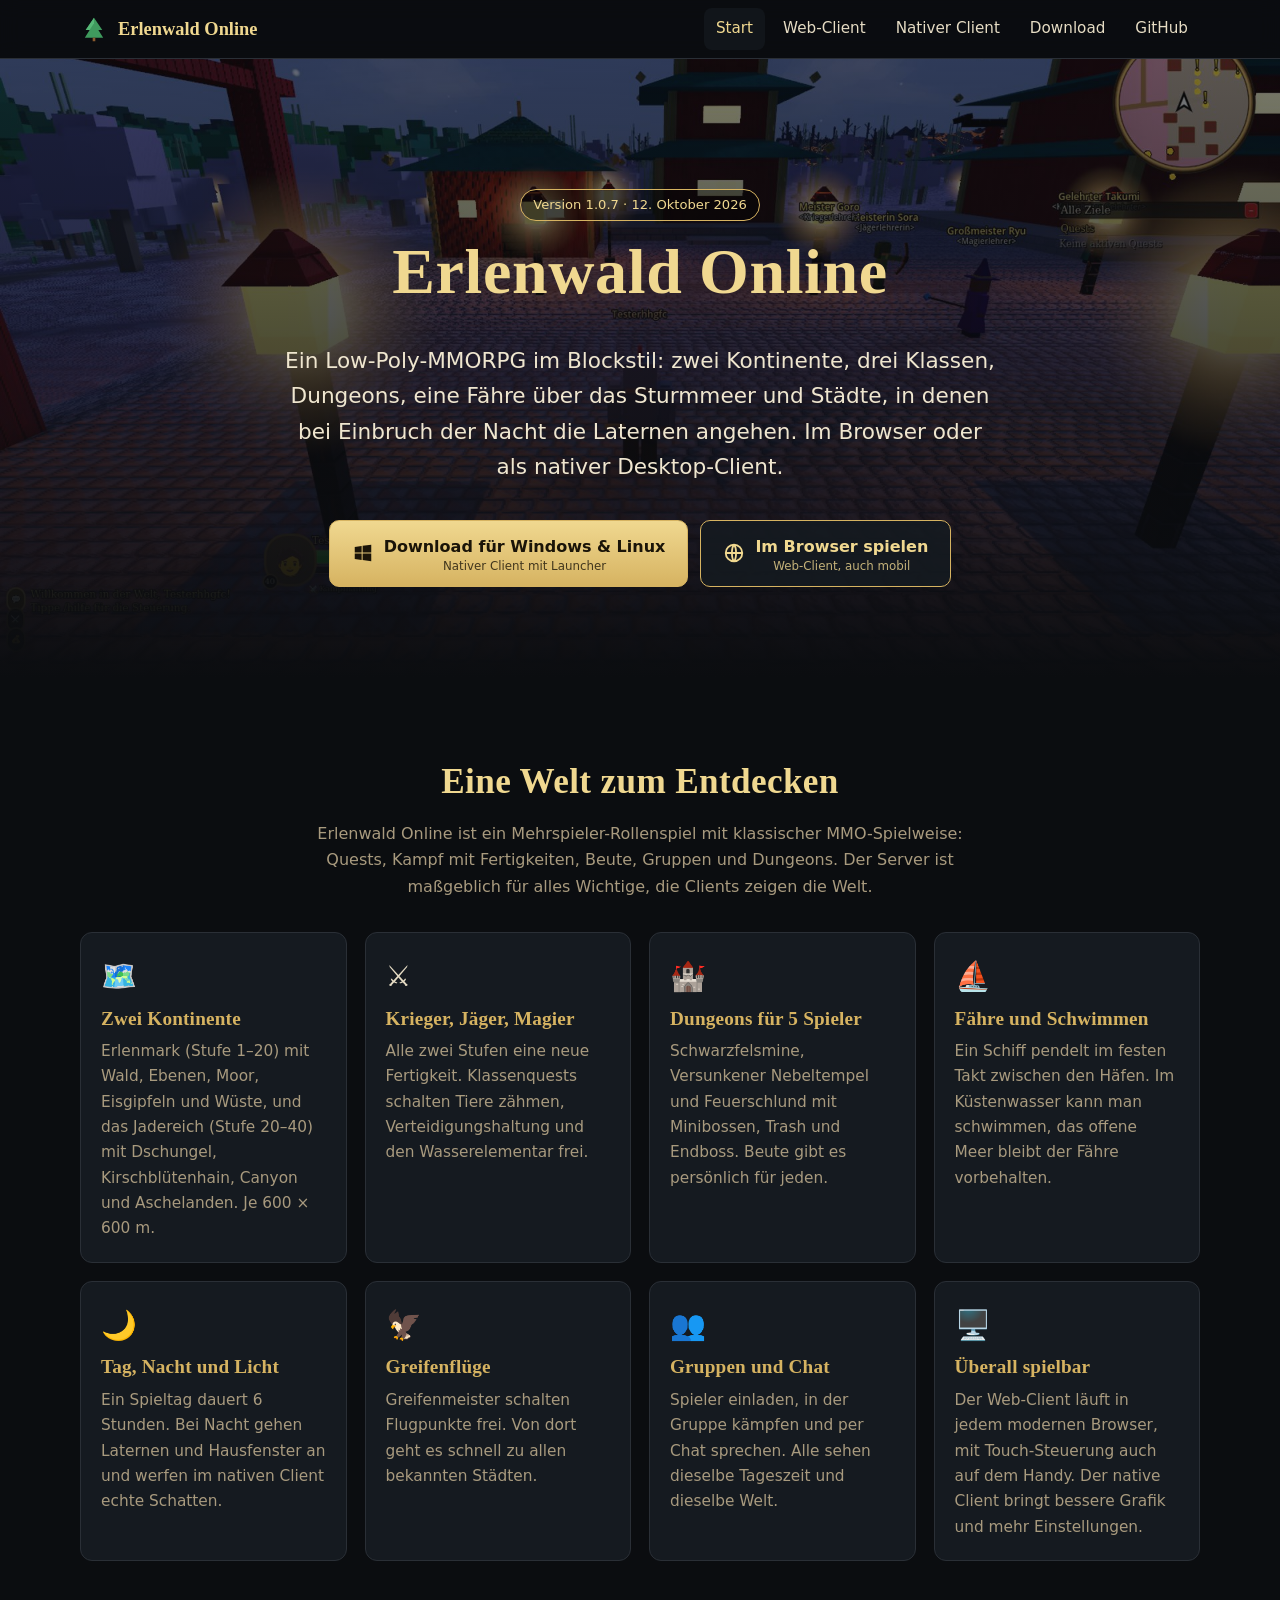
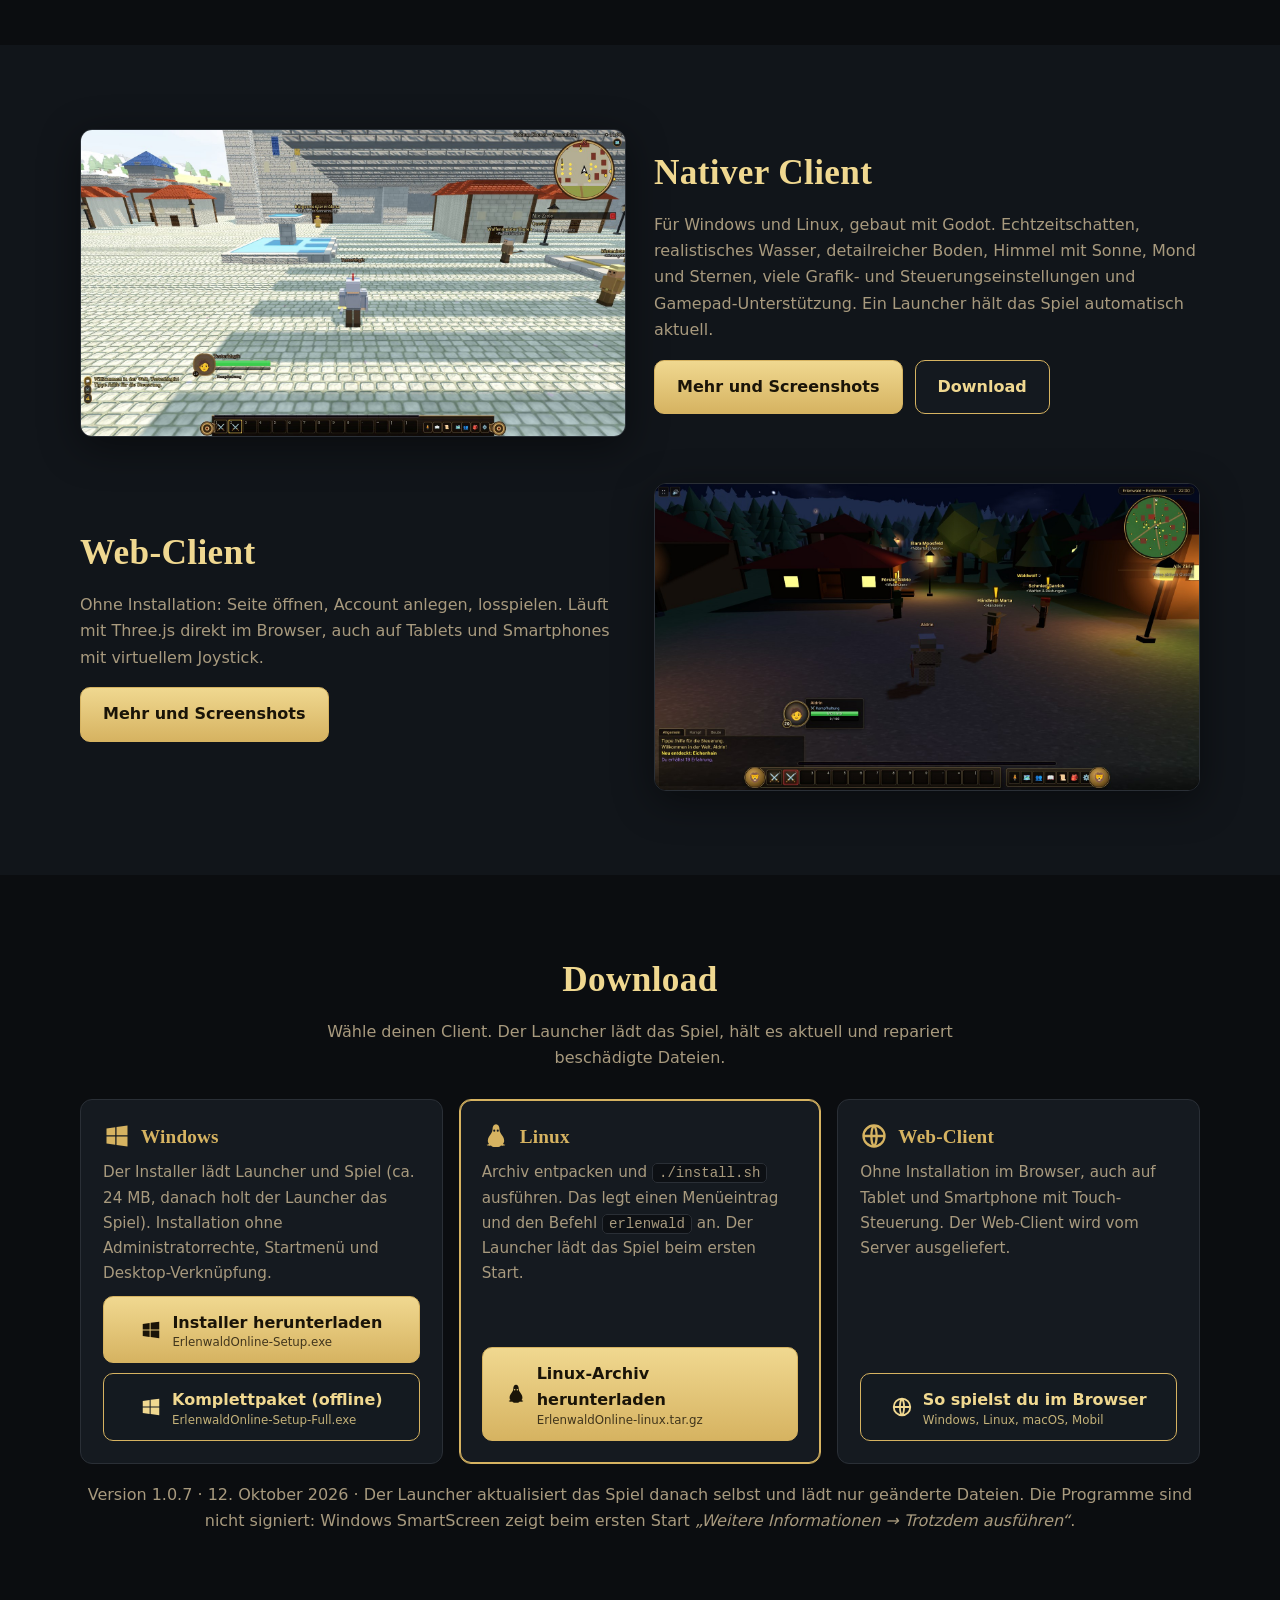
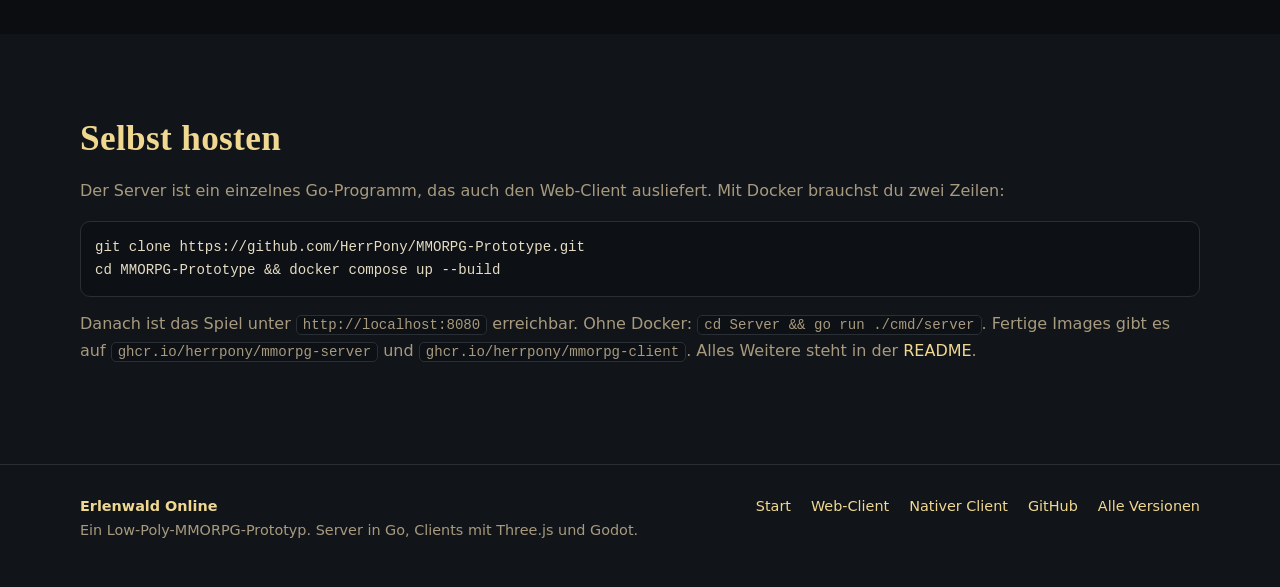
==== index.html @ 9e59b2e9 "Website" ====
<!doctype html>
<html lang="de">
<head>
<meta charset="utf-8">
<title>Erlenwald Online – Low-Poly-MMORPG für Browser, Windows und Linux</title>
<meta name="viewport" content="width=device-width, initial-scale=1">
<meta name="description" content="Erlenwald Online: Low-Poly-MMORPG mit zwei Kontinenten, Dungeons und Fähre. Im Browser spielen oder den nativen Client für Windows und Linux herunterladen.">
<meta name="theme-color" content="#0b0d10">
<meta property="og:title" content="Erlenwald Online – Low-Poly-MMORPG für Browser, Windows und Linux"><meta property="og:description" content="Erlenwald Online: Low-Poly-MMORPG mit zwei Kontinenten, Dungeons und Fähre. Im Browser spielen oder den nativen Client für Windows und Linux herunterladen."><meta property="og:image" content="img/og.jpg"><meta property="og:type" content="website">
<link rel="icon" href="favicon.svg" type="image/svg+xml">
<link rel="stylesheet" href="style.css">
</head>
<body>
<a class="skip" href="#main">Zum Inhalt</a>
<header class="top"><div class="wrap">
  <a class="brand" href="index.html"><svg viewBox="0 0 64 64" aria-hidden="true"><path d="M32 6 13 34h9L11 52h42L42 34h9z" fill="#3f9a5e"/><path d="M32 6 13 34h9l10-15z" fill="#57b877"/><rect x="29" y="52" width="6" height="8" fill="#8a5a2e"/></svg> Erlenwald Online</a>
  <button class="burger" aria-label="Menü" aria-expanded="false">☰</button>
  <nav class="main"><a href="index.html" class="on">Start</a><a href="web.html">Web-Client</a><a href="native.html">Nativer Client</a><a href="index.html#download">Download</a><a href="https://github.com/HerrPony/MMORPG-Prototype" rel="noopener">GitHub</a></nav>
</div></header>
<main id="main">

<div class="hero" style="--hero:url(img/hero.jpg)"><div class="wrap">
  <span class="badge" data-version>Native Client</span>
  <h1>Erlenwald Online</h1>
  <p class="lead">Ein Low-Poly-MMORPG im Blockstil: zwei Kontinente, drei Klassen, Dungeons, eine Fähre über das Sturmmeer und Städte, in denen bei Einbruch der Nacht die Laternen angehen. Im Browser oder als nativer Desktop-Client.</p>
  <div class="cta">
    <a class="btn" href="#download"><svg viewBox="0 0 24 24" fill="currentColor" aria-hidden="true"><path d="M3 5.5 10.5 4.4v7H3zM11.6 4.2 21 3v8.4h-9.4zM3 12.5h7.5v7.1L3 18.5zM11.6 12.5H21V21l-9.4-1.3z"/></svg> <span>Download für Windows &amp; Linux<small>Nativer Client mit Launcher</small></span></a>
    <a class="btn alt" href="web.html"><svg viewBox="0 0 24 24" fill="none" stroke="currentColor" stroke-width="2" aria-hidden="true"><circle cx="12" cy="12" r="9"/><path d="M3 12h18M12 3c3 3.200 3 14.800 0 18M12 3c-3 3.200-3 14.800 0 18"/></svg> <span>Im Browser spielen<small>Web-Client, auch mobil</small></span></a>
  </div>
</div></div>

<section><div class="wrap">
  <h2 class="center">Eine Welt zum Entdecken</h2>
  <p class="muted center" style="max-width:700px;margin:0 auto 32px">Erlenwald Online ist ein Mehrspieler-Rollenspiel mit klassischer MMO-Spielweise: Quests, Kampf mit Fertigkeiten, Beute, Gruppen und Dungeons. Der Server ist maßgeblich für alles Wichtige, die Clients zeigen die Welt.</p>
  <div class="grid">
    <div class="card"><div class="ico">🗺️</div><h3>Zwei Kontinente</h3><p>Erlenmark (Stufe 1–20) mit Wald, Ebenen, Moor, Eisgipfeln und Wüste, und das Jadereich (Stufe 20–40) mit Dschungel, Kirschblütenhain, Canyon und Aschelanden. Je 600 × 600 m.</p></div>
    <div class="card"><div class="ico">⚔️</div><h3>Krieger, Jäger, Magier</h3><p>Alle zwei Stufen eine neue Fertigkeit. Klassenquests schalten Tiere zähmen, Verteidigungshaltung und den Wasserelementar frei.</p></div>
    <div class="card"><div class="ico">🏰</div><h3>Dungeons für 5 Spieler</h3><p>Schwarzfelsmine, Versunkener Nebeltempel und Feuerschlund mit Minibossen, Trash und Endboss. Beute gibt es persönlich für jeden.</p></div>
    <div class="card"><div class="ico">⛵</div><h3>Fähre und Schwimmen</h3><p>Ein Schiff pendelt im festen Takt zwischen den Häfen. Im Küstenwasser kann man schwimmen, das offene Meer bleibt der Fähre vorbehalten.</p></div>
    <div class="card"><div class="ico">🌙</div><h3>Tag, Nacht und Licht</h3><p>Ein Spieltag dauert 6 Stunden. Bei Nacht gehen Laternen und Hausfenster an und werfen im nativen Client echte Schatten.</p></div>
    <div class="card"><div class="ico">🦅</div><h3>Greifenflüge</h3><p>Greifenmeister schalten Flugpunkte frei. Von dort geht es schnell zu allen bekannten Städten.</p></div>
    <div class="card"><div class="ico">👥</div><h3>Gruppen und Chat</h3><p>Spieler einladen, in der Gruppe kämpfen und per Chat sprechen. Alle sehen dieselbe Tageszeit und dieselbe Welt.</p></div>
    <div class="card"><div class="ico">🖥️</div><h3>Überall spielbar</h3><p>Der Web-Client läuft in jedem modernen Browser, mit Touch-Steuerung auch auf dem Handy. Der native Client bringt bessere Grafik und mehr Einstellungen.</p></div>
  </div>
</div></section>

<section style="background:var(--bg2)"><div class="wrap">
  <div class="split" style="margin-bottom:46px">
    <div class="shot"><img src="img/n_day_town.jpg" alt="Hauptstadt Sonnenburg im nativen Client" loading="lazy" width="1600" height="900"></div>
    <div><h2>Nativer Client</h2><p class="muted">Für Windows und Linux, gebaut mit Godot. Echtzeitschatten, realistisches Wasser, detailreicher Boden, Himmel mit Sonne, Mond und Sternen, viele Grafik- und Steuerungseinstellungen und Gamepad-Unterstützung. Ein Launcher hält das Spiel automatisch aktuell.</p>
    <div class="cta" style="justify-content:flex-start"><a class="btn" href="native.html">Mehr und Screenshots</a><a class="btn alt" href="#download">Download</a></div></div>
  </div>
  <div class="split">
    <div style="order:2" class="shot"><img src="img/w_night.jpg" alt="Nachtszene mit Laternen im Web-Client" loading="lazy" width="1600" height="900"></div>
    <div style="order:1"><h2>Web-Client</h2><p class="muted">Ohne Installation: Seite öffnen, Account anlegen, losspielen. Läuft mit Three.js direkt im Browser, auch auf Tablets und Smartphones mit virtuellem Joystick.</p>
    <div class="cta" style="justify-content:flex-start"><a class="btn" href="web.html">Mehr und Screenshots</a></div></div>
  </div>
</div></section>

<section id="download"><div class="wrap">
  <h2 class="center">Download</h2>
  <p class="muted center" style="max-width:640px;margin:0 auto 28px">Wähle deinen Client. Der Launcher lädt das Spiel, hält es aktuell und repariert beschädigte Dateien.</p>
  <div class="dl-grid">
  <div class="dl" data-for="windows"><h3><svg viewBox="0 0 24 24" fill="currentColor" aria-hidden="true"><path d="M3 5.5 10.5 4.4v7H3zM11.6 4.2 21 3v8.4h-9.4zM3 12.5h7.5v7.1L3 18.5zM11.6 12.5H21V21l-9.4-1.3z"/></svg> Windows</h3><p>Der Installer lädt Launcher und Spiel (ca. 24&nbsp;MB, danach holt der Launcher das Spiel). Installation ohne Administratorrechte, Startmenü und Desktop-Verknüpfung.</p>
    <a class="btn" href="https://github.com/HerrPony/MMORPG-Prototype/releases/latest/download/ErlenwaldOnline-Setup.exe"><svg viewBox="0 0 24 24" fill="currentColor" aria-hidden="true"><path d="M3 5.5 10.5 4.4v7H3zM11.6 4.2 21 3v8.4h-9.4zM3 12.5h7.5v7.1L3 18.5zM11.6 12.5H21V21l-9.4-1.3z"/></svg> <span>Installer herunterladen<small>ErlenwaldOnline-Setup.exe</small></span></a>
    <a class="btn alt" href="https://github.com/HerrPony/MMORPG-Prototype/releases/latest/download/ErlenwaldOnline-Setup-Full.exe"><svg viewBox="0 0 24 24" fill="currentColor" aria-hidden="true"><path d="M3 5.5 10.5 4.4v7H3zM11.6 4.2 21 3v8.4h-9.4zM3 12.5h7.5v7.1L3 18.5zM11.6 12.5H21V21l-9.4-1.3z"/></svg> <span>Komplettpaket (offline)<small>ErlenwaldOnline-Setup-Full.exe</small></span></a></div>
  <div class="dl" data-for="linux"><h3><svg viewBox="0 0 24 24" fill="currentColor" aria-hidden="true"><path d="M12 2c-2 0-3 2-3 4.5 0 1.3-.5 2.4-1.4 3.7C6.4 11.9 5 13.7 5 16c0 1.2.4 2 1 2.6-.4.5-1.4.7-2 1 .8 1 2.5.9 3.7.5.7.9 1.9 1.4 3.3 1.4h2c1.4 0 2.6-.5 3.3-1.4 1.2.4 2.9.5 3.7-.5-.6-.3-1.6-.5-2-1 .6-.6 1-1.4 1-2.6 0-2.3-1.4-4.1-2.6-5.8C15.5 8.900 15 7.800 15 6.500 15 4 14 2 12 2zm-1.500 4.500a.9.9 0 1 1 0 1.800.9.9 0 0 1 0-1.800zm3 0a.9.9 0 1 1 0 1.800.9.9 0 0 1 0-1.800z"/></svg> Linux</h3><p>Archiv entpacken und <code>./install.sh</code> ausführen. Das legt einen Menüeintrag und den Befehl <code>erlenwald</code> an. Der Launcher lädt das Spiel beim ersten Start.</p>
    <a class="btn" href="https://github.com/HerrPony/MMORPG-Prototype/releases/latest/download/ErlenwaldOnline-linux.tar.gz"><svg viewBox="0 0 24 24" fill="currentColor" aria-hidden="true"><path d="M12 2c-2 0-3 2-3 4.5 0 1.3-.5 2.4-1.4 3.7C6.4 11.9 5 13.7 5 16c0 1.2.4 2 1 2.6-.4.5-1.4.7-2 1 .8 1 2.5.9 3.7.5.7.9 1.9 1.4 3.3 1.4h2c1.4 0 2.6-.5 3.3-1.4 1.2.4 2.9.5 3.7-.5-.6-.3-1.6-.5-2-1 .6-.6 1-1.4 1-2.6 0-2.3-1.4-4.1-2.6-5.8C15.5 8.900 15 7.800 15 6.500 15 4 14 2 12 2zm-1.500 4.500a.9.9 0 1 1 0 1.800.9.9 0 0 1 0-1.800zm3 0a.9.9 0 1 1 0 1.800.9.9 0 0 1 0-1.800z"/></svg> <span>Linux-Archiv herunterladen<small>ErlenwaldOnline-linux.tar.gz</small></span></a></div>
  <div class="dl" data-for="mobile"><h3><svg viewBox="0 0 24 24" fill="none" stroke="currentColor" stroke-width="2" aria-hidden="true"><circle cx="12" cy="12" r="9"/><path d="M3 12h18M12 3c3 3.200 3 14.800 0 18M12 3c-3 3.200-3 14.800 0 18"/></svg> Web-Client</h3><p>Ohne Installation im Browser, auch auf Tablet und Smartphone mit Touch-Steuerung. Der Web-Client wird vom Server ausgeliefert.</p>
    <a class="btn alt" href="web.html"><svg viewBox="0 0 24 24" fill="none" stroke="currentColor" stroke-width="2" aria-hidden="true"><circle cx="12" cy="12" r="9"/><path d="M3 12h18M12 3c3 3.200 3 14.800 0 18M12 3c-3 3.200-3 14.800 0 18"/></svg> <span>So spielst du im Browser<small>Windows, Linux, macOS, Mobil</small></span></a></div>
</div>
<p class="muted center" style="margin-top:18px"><span data-version>Aktuelle Version</span> · Der Launcher aktualisiert das Spiel danach selbst und lädt nur geänderte Dateien. Die Programme sind nicht signiert: Windows SmartScreen zeigt beim ersten Start <em>„Weitere Informationen → Trotzdem ausführen“</em>.</p>
</div></section>

<section style="background:var(--bg2)"><div class="wrap">
  <h2>Selbst hosten</h2>
  <p class="muted">Der Server ist ein einzelnes Go-Programm, das auch den Web-Client ausliefert. Mit Docker brauchst du zwei Zeilen:</p>
<pre><code>git clone https://github.com/HerrPony/MMORPG-Prototype.git
cd MMORPG-Prototype &amp;&amp; docker compose up --build</code></pre>
  <p class="muted">Danach ist das Spiel unter <code>http://localhost:8080</code> erreichbar. Ohne Docker: <code>cd Server &amp;&amp; go run ./cmd/server</code>. Fertige Images gibt es auf <code>ghcr.io/herrpony/mmorpg-server</code> und <code>ghcr.io/herrpony/mmorpg-client</code>. Alles Weitere steht in der <a href="https://github.com/HerrPony/MMORPG-Prototype#readme" rel="noopener">README</a>.</p>
</div></section>

</main>
<footer><div class="wrap">
  <div><strong style="color:var(--gold2)">Erlenwald Online</strong><br>Ein Low-Poly-MMORPG-Prototyp. Server in Go, Clients mit Three.js und Godot.</div>
  <ul><li><a href="index.html">Start</a></li><li><a href="web.html">Web-Client</a></li><li><a href="native.html">Nativer Client</a></li><li><a href="https://github.com/HerrPony/MMORPG-Prototype" rel="noopener">GitHub</a></li><li><a href="https://github.com/HerrPony/MMORPG-Prototype/releases" rel="noopener">Alle Versionen</a></li></ul>
</div></footer>
<script src="site.js"></script>
</body>
</html>
---- style.css ----
:root {
  --bg: #0b0d10; --bg2: #11151a; --panel: #151a20; --line: #2a2f36;
  --gold: #d6b361; --gold2: #f0d890; --text: #e6dcc4; --muted: #a89a7e; --accent: #6fb7a3; --red: #c0553a;
  --radius: 12px; --max: 1120px;
}
* { box-sizing: border-box; }
html { scroll-behavior: smooth; }
body { margin: 0; background: var(--bg); color: var(--text); font: 16px/1.65 system-ui, -apple-system, "Segoe UI", Roboto, sans-serif; -webkit-text-size-adjust: 100%; }
img { max-width: 100%; display: block; }
a { color: var(--gold2); text-decoration: none; }
a:hover { text-decoration: underline; }
h1, h2, h3 { font-family: Georgia, "Times New Roman", serif; color: var(--gold2); line-height: 1.2; margin: 0 0 .5em; letter-spacing: .01em; }
h1 { font-size: clamp(2.2rem, 7vw, 4rem); }
h2 { font-size: clamp(1.5rem, 4.5vw, 2.2rem); }
h3 { font-size: 1.2rem; color: var(--gold); }
p { margin: 0 0 1em; }
.wrap { width: min(var(--max), 100% - 32px); margin-inline: auto; }
section { padding: clamp(40px, 8vw, 84px) 0; }
.muted { color: var(--muted); }
.center { text-align: center; }
.skip { position: absolute; left: -999px; } .skip:focus { left: 8px; top: 8px; background: var(--gold); color: #000; padding: 8px 12px; z-index: 100; }

/* header */
header.top { position: sticky; top: 0; z-index: 50; background: rgba(11, 13, 16, .88); backdrop-filter: blur(10px); border-bottom: 1px solid var(--line); }
header.top .wrap { display: flex; align-items: center; justify-content: space-between; height: 58px; }
.brand { display: flex; align-items: center; gap: 10px; font-family: Georgia, serif; font-size: 1.15rem; color: var(--gold2); font-weight: 700; }
.brand:hover { text-decoration: none; }
.brand svg { width: 28px; height: 28px; }
nav.main { display: flex; gap: 6px; align-items: center; }
nav.main a { padding: 8px 12px; border-radius: 8px; color: var(--text); font-size: .95rem; }
nav.main a:hover { background: var(--bg2); text-decoration: none; }
nav.main a.on { color: var(--gold2); background: var(--bg2); }
.burger { display: none; background: none; border: 1px solid var(--line); color: var(--text); border-radius: 8px; width: 42px; height: 38px; font-size: 1.2rem; cursor: pointer; }
@media (max-width: 760px) {
  .burger { display: block; }
  nav.main { position: absolute; left: 0; right: 0; top: 58px; background: var(--bg); border-bottom: 1px solid var(--line); flex-direction: column; align-items: stretch; padding: 8px 16px 14px; display: none; }
  nav.main.open { display: flex; }
  nav.main a { padding: 12px; }
}

/* hero */
.hero { position: relative; padding: clamp(56px, 12vw, 130px) 0 clamp(48px, 9vw, 90px); text-align: center; overflow: hidden; isolation: isolate; }
.hero::before { content: ""; position: absolute; inset: 0; z-index: -2; background: var(--hero, none) center/cover no-repeat; filter: saturate(1.1); }
.hero::after { content: ""; position: absolute; inset: 0; z-index: -1; background: linear-gradient(180deg, rgba(11,13,16,.55) 0%, rgba(11,13,16,.78) 60%, var(--bg) 100%); }
.hero p.lead { font-size: clamp(1.05rem, 2.6vw, 1.35rem); max-width: 720px; margin: 0 auto 1.6em; color: #efe6cf; }
.badge { display: inline-block; padding: 4px 12px; border: 1px solid var(--gold); border-radius: 999px; font-size: .82rem; color: var(--gold2); margin-bottom: 1em; background: rgba(0,0,0,.35); }
.cta { display: flex; flex-wrap: wrap; gap: 12px; justify-content: center; }
.btn { display: inline-flex; align-items: center; gap: 10px; padding: 13px 22px; border-radius: 10px; font-weight: 700; border: 1px solid var(--gold); color: #1a1408; background: linear-gradient(180deg, var(--gold2), var(--gold)); cursor: pointer; font-size: 1rem; min-height: 48px; }
.btn:hover { text-decoration: none; filter: brightness(1.08); transform: translateY(-1px); }
.btn.alt { background: rgba(21, 26, 32, .85); color: var(--gold2); }
.btn small { display: block; font-weight: 400; font-size: .74rem; opacity: .8; line-height: 1.1; }
.btn svg { width: 22px; height: 22px; flex: none; }

/* cards */
.grid { display: grid; gap: 18px; grid-template-columns: repeat(auto-fit, minmax(240px, 1fr)); }
.card { background: var(--panel); border: 1px solid var(--line); border-radius: var(--radius); padding: 20px; }
.card .ico { font-size: 1.8rem; margin-bottom: 6px; }
.card p { margin: 0; color: var(--muted); font-size: .96rem; }
.split { display: grid; gap: 28px; grid-template-columns: 1fr 1fr; align-items: center; }
@media (max-width: 820px) { .split { grid-template-columns: 1fr; } }
.shot { border-radius: var(--radius); border: 1px solid var(--line); overflow: hidden; background: #000; box-shadow: 0 10px 40px rgba(0,0,0,.45); }
.shot img { width: 100%; height: auto; }

/* gallery */
.gallery { display: grid; gap: 14px; grid-template-columns: repeat(auto-fill, minmax(260px, 1fr)); }
.gallery figure { margin: 0; cursor: zoom-in; }
.gallery .shot { transition: transform .2s; }
.gallery figure:hover .shot { transform: translateY(-3px); }
.gallery figcaption { font-size: .9rem; color: var(--muted); padding: 8px 2px 0; }
.lightbox { position: fixed; inset: 0; background: rgba(0,0,0,.92); display: none; align-items: center; justify-content: center; z-index: 200; padding: 16px; flex-direction: column; gap: 10px; }
.lightbox.open { display: flex; }
.lightbox img { max-height: 82vh; max-width: 100%; border-radius: 8px; }
.lightbox p { margin: 0; color: var(--text); text-align: center; }
.lightbox button { position: absolute; top: 12px; right: 14px; background: none; border: 1px solid var(--line); color: var(--text); font-size: 1.6rem; width: 44px; height: 44px; border-radius: 10px; cursor: pointer; }
.lightbox .nav { top: 50%; right: auto; left: 12px; transform: translateY(-50%); } .lightbox .nav.next { left: auto; right: 12px; }

/* download */
.dl-grid { display: grid; gap: 16px; grid-template-columns: repeat(auto-fit, minmax(260px, 1fr)); }
.dl { background: var(--panel); border: 1px solid var(--line); border-radius: var(--radius); padding: 22px; display: flex; flex-direction: column; gap: 10px; }
.dl h3 { margin: 0; display: flex; align-items: center; gap: 10px; }
.dl p { margin: 0; color: var(--muted); font-size: .95rem; flex: 1; }
.dl .btn { justify-content: center; }
ol.steps { counter-reset: s; list-style: none; padding: 0; margin: 0; display: grid; gap: 12px; }
ol.steps li { counter-increment: s; background: var(--panel); border: 1px solid var(--line); border-radius: var(--radius); padding: 14px 16px 14px 58px; position: relative; }
ol.steps li::before { content: counter(s); position: absolute; left: 14px; top: 12px; width: 32px; height: 32px; border-radius: 50%; background: var(--gold); color: #1a1408; font-weight: 700; display: grid; place-items: center; }
code, pre { font-family: ui-monospace, "Cascadia Code", Consolas, monospace; font-size: .88rem; }
code { background: #0d1014; border: 1px solid var(--line); padding: 1px 6px; border-radius: 5px; }
pre { background: #0d1014; border: 1px solid var(--line); border-radius: 10px; padding: 14px; overflow-x: auto; margin: 0 0 1em; }
pre code { border: 0; padding: 0; background: none; }
table.req { width: 100%; border-collapse: collapse; font-size: .95rem; }
table.req td { padding: 9px 10px; border-bottom: 1px solid var(--line); vertical-align: top; } table.req td:first-child { color: var(--gold); width: 36%; }
.note { border-left: 3px solid var(--accent); background: rgba(111, 183, 163, .08); padding: 10px 14px; border-radius: 0 8px 8px 0; font-size: .95rem; }
.pagehead { padding: clamp(36px, 7vw, 70px) 0 12px; border-bottom: 1px solid var(--line); background: linear-gradient(180deg, var(--bg2), var(--bg)); }
.pagehead p { max-width: 760px; color: var(--muted); font-size: 1.1rem; }

footer { border-top: 1px solid var(--line); padding: 30px 0 44px; color: var(--muted); font-size: .9rem; background: var(--bg2); }
footer .wrap { display: flex; flex-wrap: wrap; gap: 14px 30px; justify-content: space-between; }
footer ul { list-style: none; padding: 0; margin: 0; display: flex; gap: 8px 20px; flex-wrap: wrap; }
@media (prefers-reduced-motion: reduce) { * { transition: none !important; scroll-behavior: auto !important; } }
.dl h3 svg { width: 28px; height: 28px; color: var(--gold); flex: none; }
.dl .btn { text-align: left; }
.dl[data-for].recommended { border-color: var(--gold); box-shadow: 0 0 0 1px var(--gold) inset; }
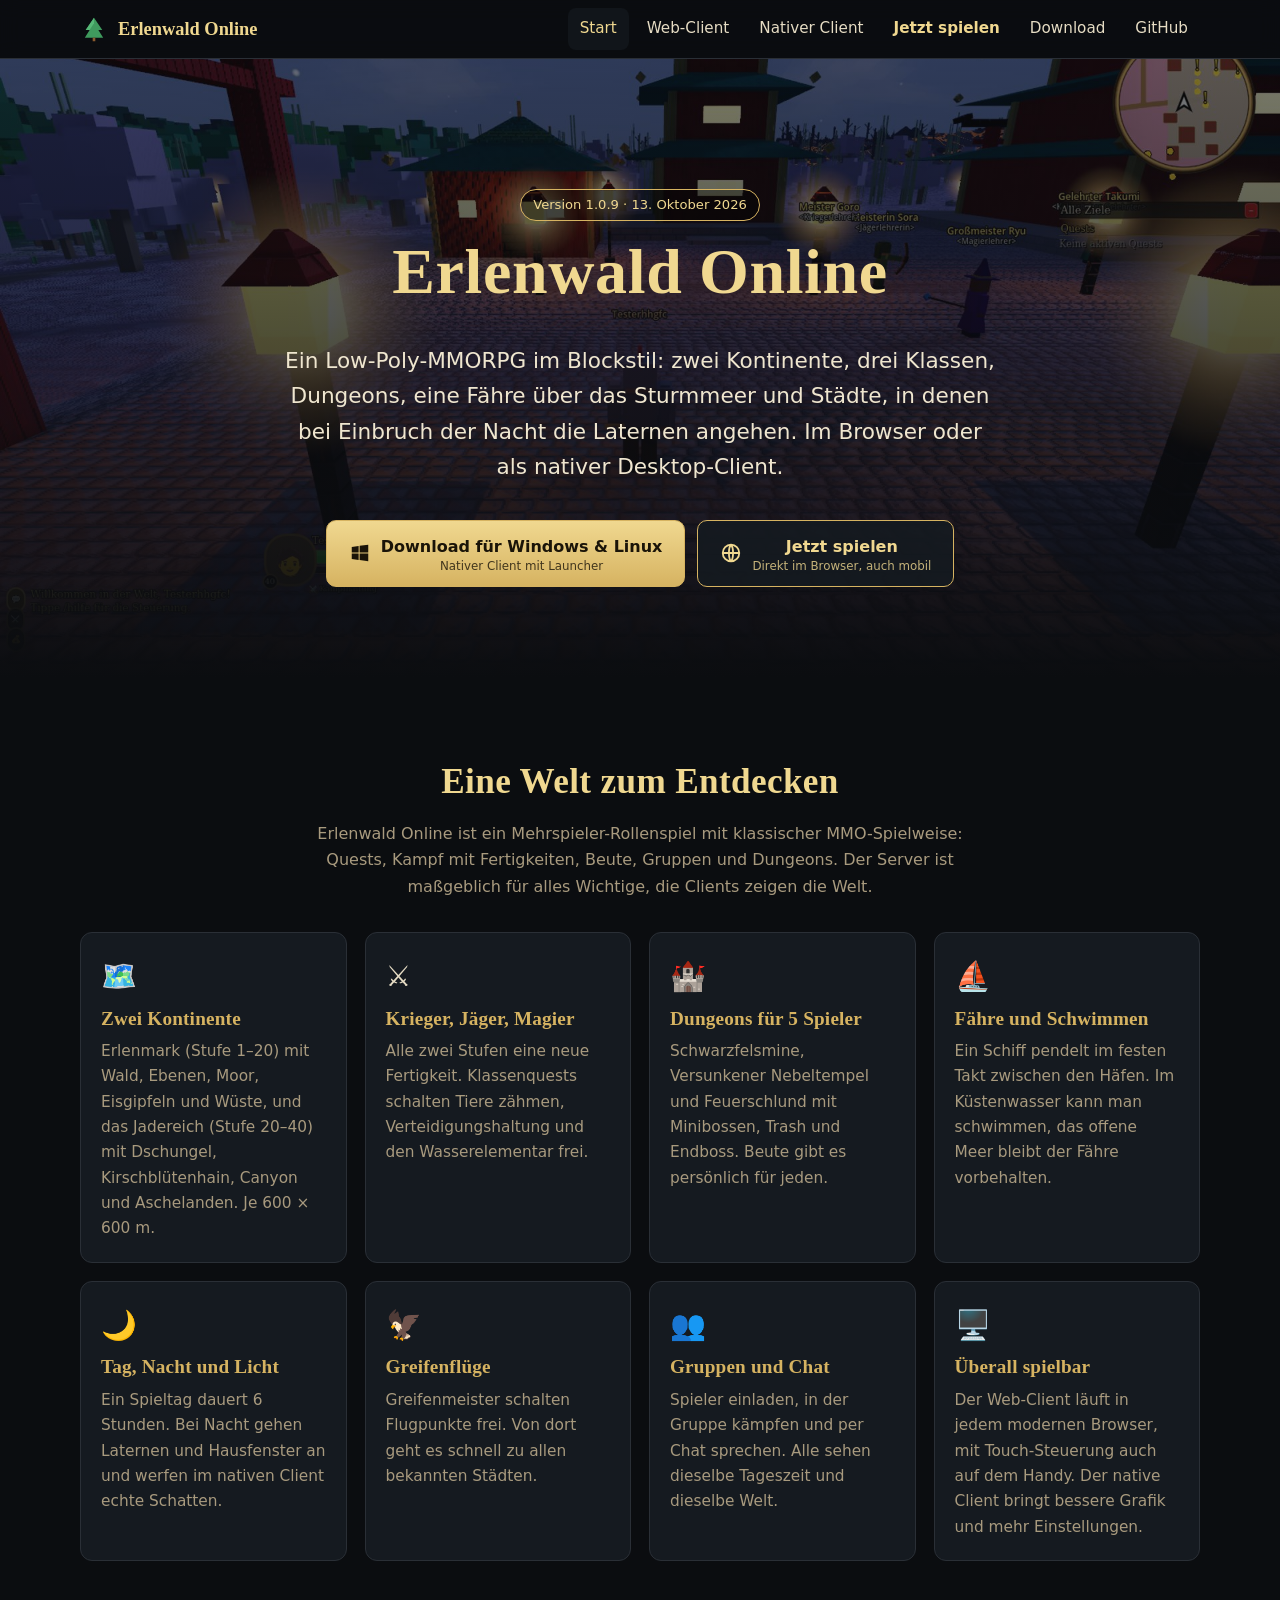
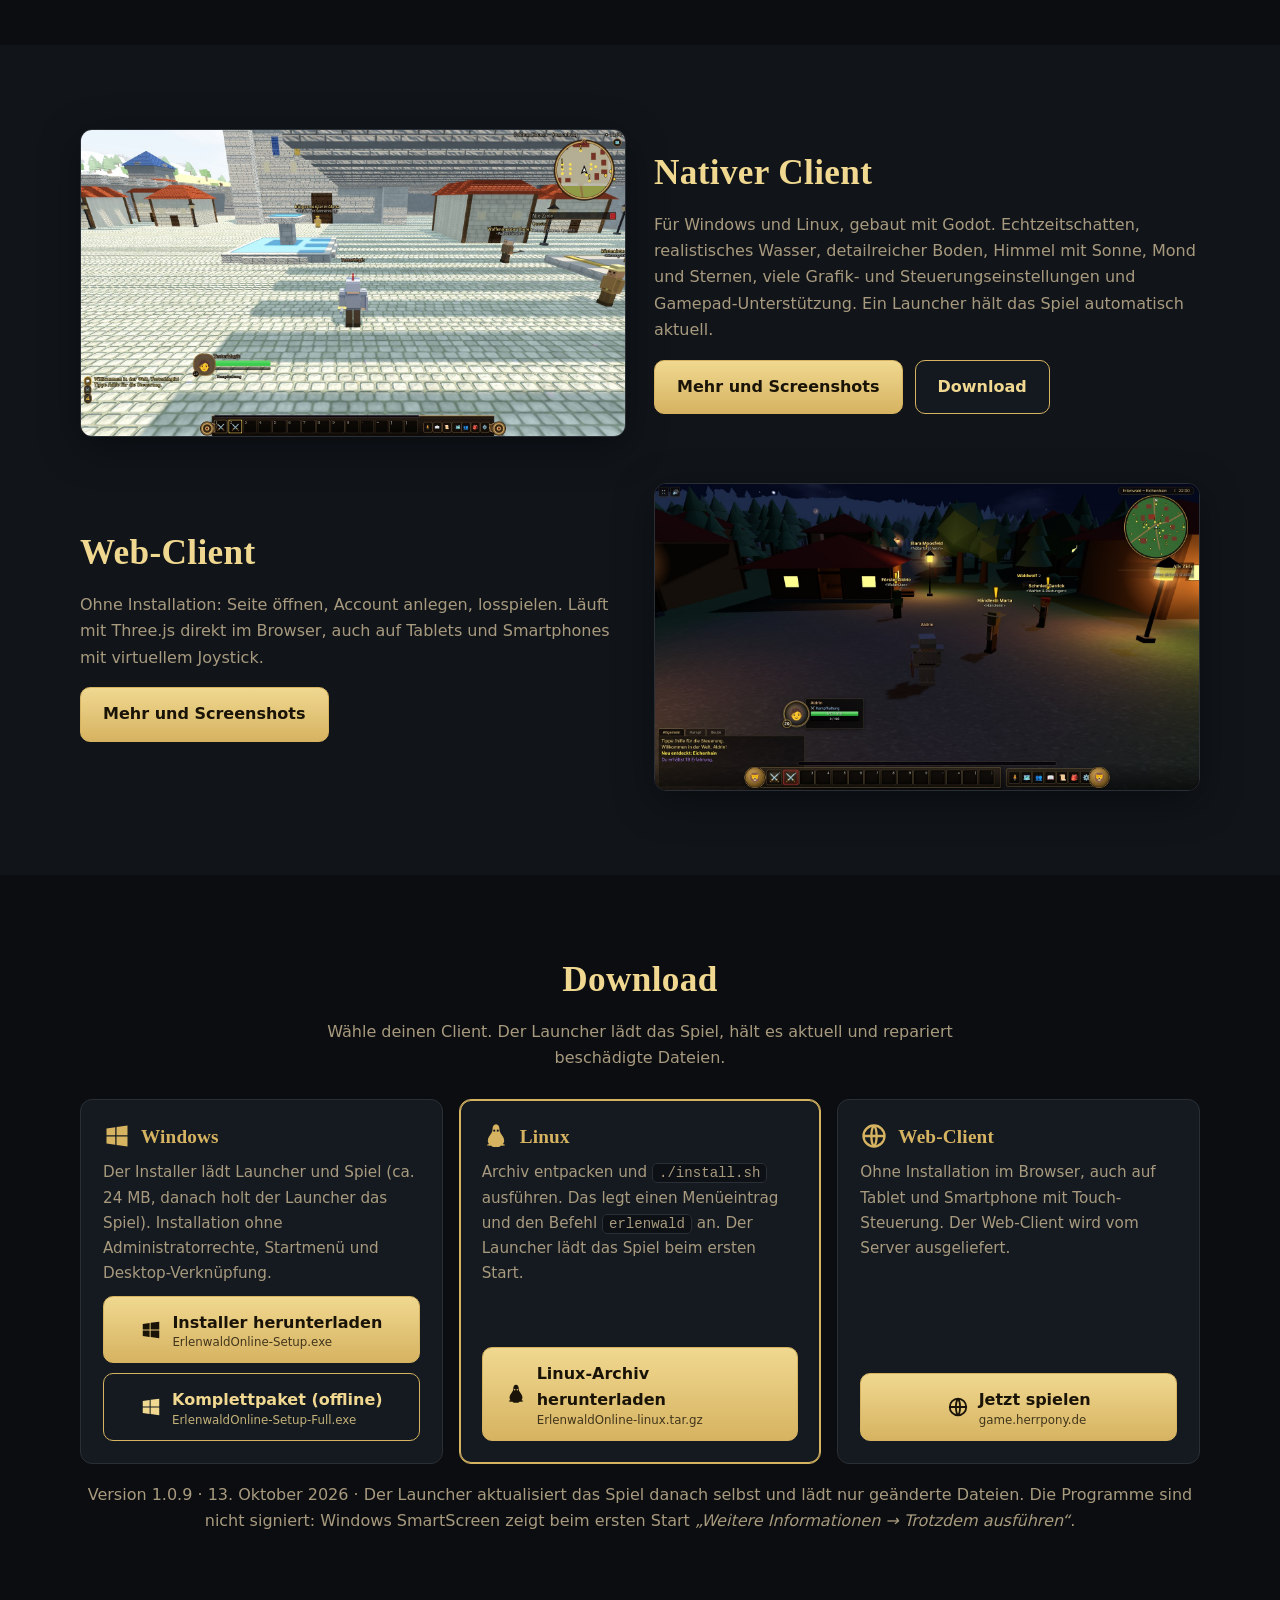
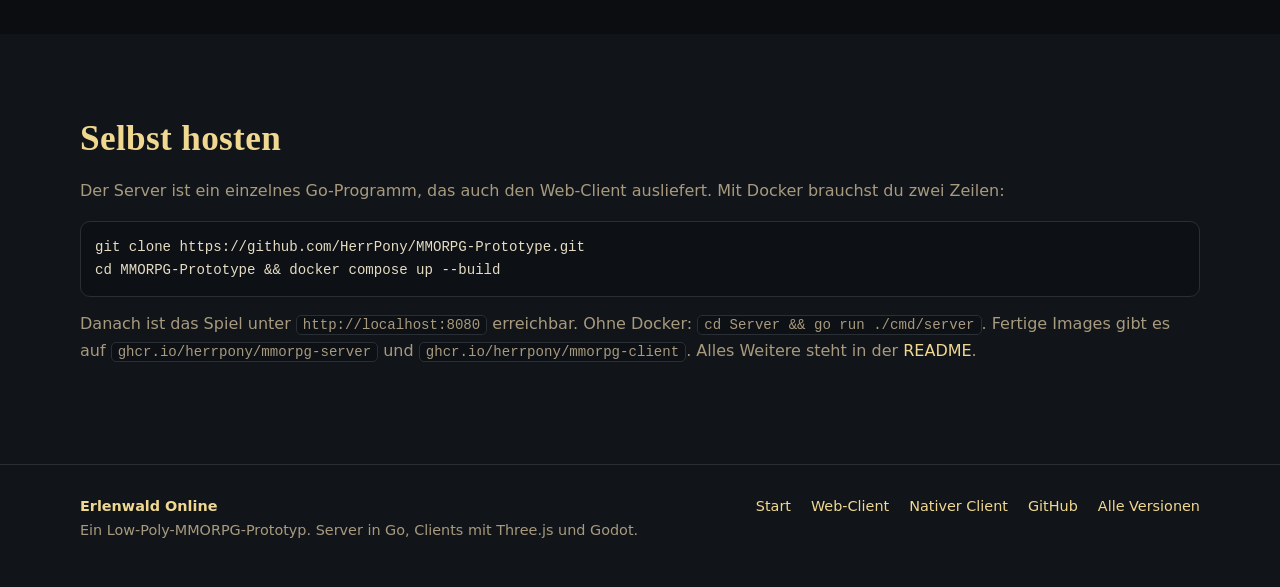
==== commit ab8fbe39: "Website" ====
--- a/index.html
+++ b/index.html
@@ -15,7 +15,7 @@
 <header class="top"><div class="wrap">
   <a class="brand" href="index.html"><svg viewBox="0 0 64 64" aria-hidden="true"><path d="M32 6 13 34h9L11 52h42L42 34h9z" fill="#3f9a5e"/><path d="M32 6 13 34h9l10-15z" fill="#57b877"/><rect x="29" y="52" width="6" height="8" fill="#8a5a2e"/></svg> Erlenwald Online</a>
   <button class="burger" aria-label="Menü" aria-expanded="false">☰</button>
-  <nav class="main"><a href="index.html" class="on">Start</a><a href="web.html">Web-Client</a><a href="native.html">Nativer Client</a><a href="index.html#download">Download</a><a href="https://github.com/HerrPony/MMORPG-Prototype" rel="noopener">GitHub</a></nav>
+  <nav class="main"><a href="index.html" class="on">Start</a><a href="web.html">Web-Client</a><a href="native.html">Nativer Client</a><a class="play" href="https://game.herrpony.de/" rel="noopener">Jetzt spielen</a><a href="index.html#download">Download</a><a href="https://github.com/HerrPony/MMORPG-Prototype" rel="noopener">GitHub</a></nav>
 </div></header>
 <main id="main">
 
@@ -25,7 +25,7 @@
   <p class="lead">Ein Low-Poly-MMORPG im Blockstil: zwei Kontinente, drei Klassen, Dungeons, eine Fähre über das Sturmmeer und Städte, in denen bei Einbruch der Nacht die Laternen angehen. Im Browser oder als nativer Desktop-Client.</p>
   <div class="cta">
     <a class="btn" href="#download"><svg viewBox="0 0 24 24" fill="currentColor" aria-hidden="true"><path d="M3 5.5 10.5 4.4v7H3zM11.6 4.2 21 3v8.4h-9.4zM3 12.5h7.5v7.1L3 18.5zM11.6 12.5H21V21l-9.4-1.3z"/></svg> <span>Download für Windows &amp; Linux<small>Nativer Client mit Launcher</small></span></a>
-    <a class="btn alt" href="web.html"><svg viewBox="0 0 24 24" fill="none" stroke="currentColor" stroke-width="2" aria-hidden="true"><circle cx="12" cy="12" r="9"/><path d="M3 12h18M12 3c3 3.200 3 14.800 0 18M12 3c-3 3.200-3 14.800 0 18"/></svg> <span>Im Browser spielen<small>Web-Client, auch mobil</small></span></a>
+    <a class="btn alt" href="https://game.herrpony.de/" rel="noopener"><svg viewBox="0 0 24 24" fill="none" stroke="currentColor" stroke-width="2" aria-hidden="true"><circle cx="12" cy="12" r="9"/><path d="M3 12h18M12 3c3 3.200 3 14.800 0 18M12 3c-3 3.200-3 14.800 0 18"/></svg> <span>Jetzt spielen<small>Direkt im Browser, auch mobil</small></span></a>
   </div>
 </div></div>
 
@@ -67,7 +67,7 @@
   <div class="dl" data-for="linux"><h3><svg viewBox="0 0 24 24" fill="currentColor" aria-hidden="true"><path d="M12 2c-2 0-3 2-3 4.5 0 1.3-.5 2.4-1.4 3.7C6.4 11.9 5 13.7 5 16c0 1.2.4 2 1 2.6-.4.5-1.4.7-2 1 .8 1 2.5.9 3.7.5.7.9 1.9 1.4 3.3 1.4h2c1.4 0 2.6-.5 3.3-1.4 1.2.4 2.9.5 3.7-.5-.6-.3-1.6-.5-2-1 .6-.6 1-1.4 1-2.6 0-2.3-1.4-4.1-2.6-5.8C15.5 8.900 15 7.800 15 6.500 15 4 14 2 12 2zm-1.500 4.500a.9.9 0 1 1 0 1.800.9.9 0 0 1 0-1.800zm3 0a.9.9 0 1 1 0 1.800.9.9 0 0 1 0-1.800z"/></svg> Linux</h3><p>Archiv entpacken und <code>./install.sh</code> ausführen. Das legt einen Menüeintrag und den Befehl <code>erlenwald</code> an. Der Launcher lädt das Spiel beim ersten Start.</p>
     <a class="btn" href="https://github.com/HerrPony/MMORPG-Prototype/releases/latest/download/ErlenwaldOnline-linux.tar.gz"><svg viewBox="0 0 24 24" fill="currentColor" aria-hidden="true"><path d="M12 2c-2 0-3 2-3 4.5 0 1.3-.5 2.4-1.4 3.7C6.4 11.9 5 13.7 5 16c0 1.2.4 2 1 2.6-.4.5-1.4.7-2 1 .8 1 2.5.9 3.7.5.7.9 1.9 1.4 3.3 1.4h2c1.4 0 2.6-.5 3.3-1.4 1.2.4 2.9.5 3.7-.5-.6-.3-1.6-.5-2-1 .6-.6 1-1.4 1-2.6 0-2.3-1.4-4.1-2.6-5.8C15.5 8.900 15 7.800 15 6.500 15 4 14 2 12 2zm-1.500 4.500a.9.9 0 1 1 0 1.800.9.9 0 0 1 0-1.800zm3 0a.9.9 0 1 1 0 1.800.9.9 0 0 1 0-1.800z"/></svg> <span>Linux-Archiv herunterladen<small>ErlenwaldOnline-linux.tar.gz</small></span></a></div>
   <div class="dl" data-for="mobile"><h3><svg viewBox="0 0 24 24" fill="none" stroke="currentColor" stroke-width="2" aria-hidden="true"><circle cx="12" cy="12" r="9"/><path d="M3 12h18M12 3c3 3.200 3 14.800 0 18M12 3c-3 3.200-3 14.800 0 18"/></svg> Web-Client</h3><p>Ohne Installation im Browser, auch auf Tablet und Smartphone mit Touch-Steuerung. Der Web-Client wird vom Server ausgeliefert.</p>
-    <a class="btn alt" href="web.html"><svg viewBox="0 0 24 24" fill="none" stroke="currentColor" stroke-width="2" aria-hidden="true"><circle cx="12" cy="12" r="9"/><path d="M3 12h18M12 3c3 3.200 3 14.800 0 18M12 3c-3 3.200-3 14.800 0 18"/></svg> <span>So spielst du im Browser<small>Windows, Linux, macOS, Mobil</small></span></a></div>
+    <a class="btn" href="https://game.herrpony.de/" rel="noopener"><svg viewBox="0 0 24 24" fill="none" stroke="currentColor" stroke-width="2" aria-hidden="true"><circle cx="12" cy="12" r="9"/><path d="M3 12h18M12 3c3 3.200 3 14.800 0 18M12 3c-3 3.200-3 14.800 0 18"/></svg> <span>Jetzt spielen<small>game.herrpony.de</small></span></a></div>
 </div>
 <p class="muted center" style="margin-top:18px"><span data-version>Aktuelle Version</span> · Der Launcher aktualisiert das Spiel danach selbst und lädt nur geänderte Dateien. Die Programme sind nicht signiert: Windows SmartScreen zeigt beim ersten Start <em>„Weitere Informationen → Trotzdem ausführen“</em>.</p>
 </div></section>
--- a/style.css
+++ b/style.css
@@ -100,3 +100,4 @@
 .dl h3 svg { width: 28px; height: 28px; color: var(--gold); flex: none; }
 .dl .btn { text-align: left; }
 .dl[data-for].recommended { border-color: var(--gold); box-shadow: 0 0 0 1px var(--gold) inset; }
+.main a.play{color:var(--gold2);font-weight:700}
